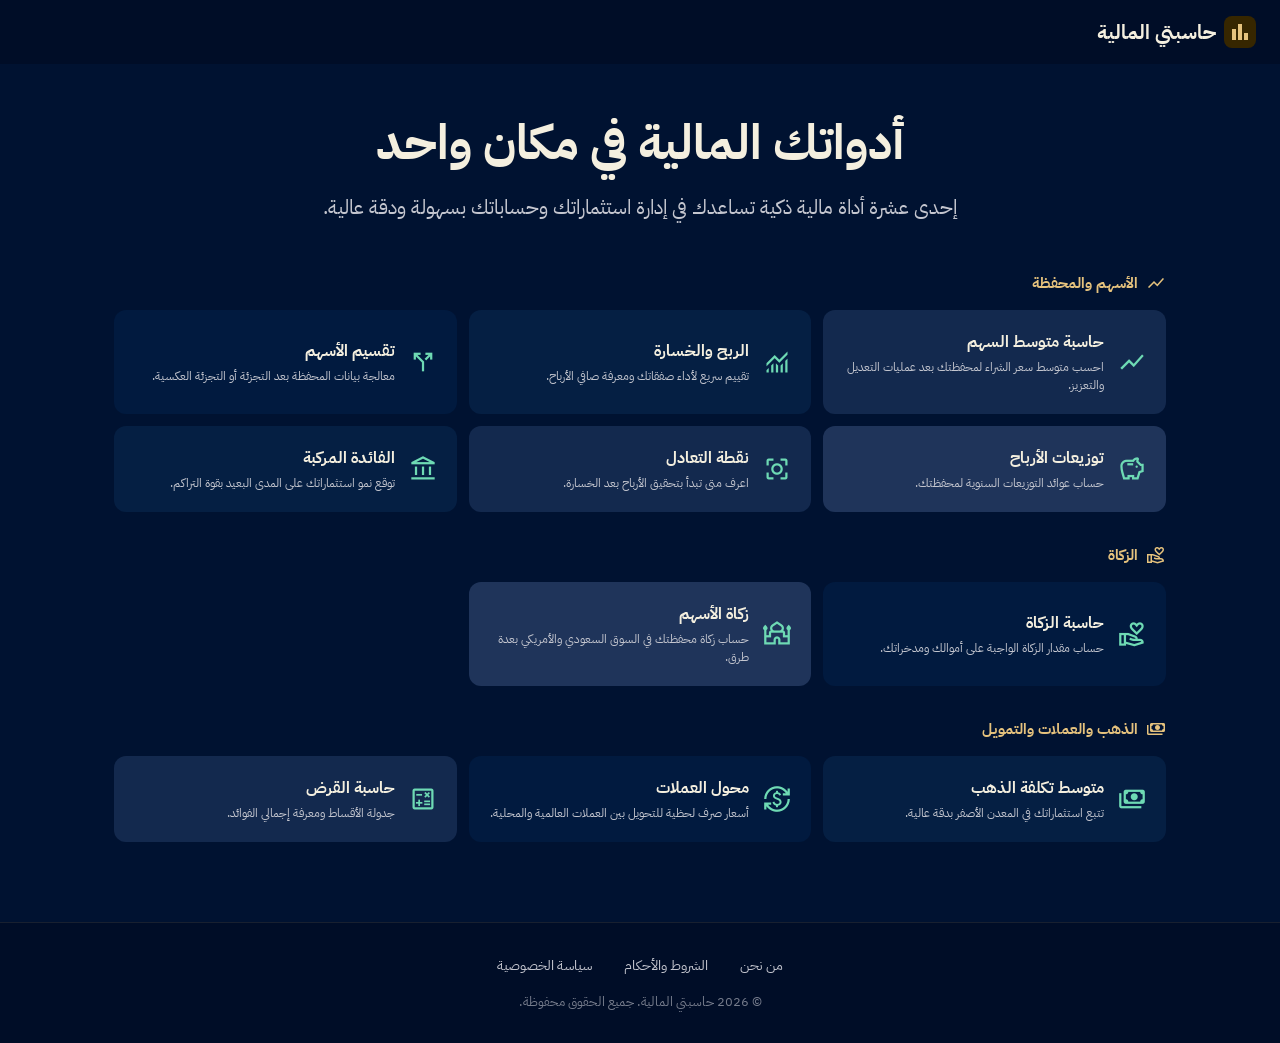
==== index.html @ 8fe09deb "Add files via upload" ====
<!DOCTYPE html>
<html class="dark" dir="rtl" lang="ar">
<head>
<meta charset="utf-8">
<meta name="viewport" content="width=device-width, initial-scale=1.0, maximum-scale=1.0, user-scalable=no">
<meta name="apple-mobile-web-app-capable" content="yes">
<meta name="apple-mobile-web-app-status-bar-style" content="black-translucent">
<meta name="theme-color" content="#001231">
<title>حاسبتي المالية - الأدوات المالية الذكية</title>
<meta name="description" content="إحدى عشرة أداة مالية ذكية تساعدك في إدارة استثماراتك وحساباتك بسهولة ودقة عالية.">
<meta property="og:title" content="حاسبتي المالية">
<meta property="og:description" content="أدواتك المالية في مكان واحد — إحدى عشرة حاسبة مالية ذكية.">
<meta property="og:url" content="https://www.hasebti.com">
<meta property="og:type" content="website">
<link rel="icon" href="favicon.ico">
<link href="https://fonts.googleapis.com/css2?family=IBM+Plex+Sans+Arabic:wght@400;500;700&display=swap" rel="stylesheet">
<link href="https://fonts.googleapis.com/css2?family=Material+Symbols+Outlined:wght,FILL@100..700,0..1&display=swap" rel="stylesheet">
<style>
*{box-sizing:border-box;margin:0;padding:0}
:root{
  --bg:#001231;--bg-low:#011a3f;--bg-container:#051f43;--bg-high:#13294e;--bg-highest:#1f345a;--bg-bright:#24395f;--bg-darkest:#000d27;
  --gold:#e5c27d;--gold-dim:#ffdea1;--gold-container:#362600;--gold-on:#402d00;
  --teal:#6edab4;--cream:#F4EFDF;--text:#d7e2ff;--text-sub:#c4c6cf;--red:#ffb4ab;
}
body{background:var(--bg);color:var(--text);font-family:'IBM Plex Sans Arabic',sans-serif;min-height:100vh;direction:rtl}
.top-bar{background:var(--bg-darkest);display:flex;justify-content:space-between;align-items:center;padding:0 24px;height:64px;position:sticky;top:0;z-index:50}
.logo-wrap{display:flex;align-items:center;gap:8px;font-size:20px;font-weight:700;color:var(--cream);text-decoration:none}
.logo-icon{background:var(--gold-container);padding:4px;border-radius:8px;display:flex;align-items:center;justify-content:center}
.logo-icon .material-symbols-outlined{color:var(--gold);font-size:24px}
.hero{text-align:center;padding:48px 24px 16px;max-width:900px;margin:0 auto}
.hero h1{font-size:clamp(28px,5vw,48px);font-weight:700;color:var(--cream);margin-bottom:16px;line-height:1.3}
.hero p{font-size:clamp(16px,2.5vw,20px);color:var(--text-sub);margin-bottom:0;max-width:640px;margin-left:auto;margin-right:auto;line-height:1.7}
.tools-section{padding:32px 24px 48px;max-width:1100px;margin:0 auto}
.cat-title{font-size:15px;font-weight:700;color:var(--gold);margin-bottom:16px;display:flex;align-items:center;gap:8px}
.cat-title .material-symbols-outlined{font-size:20px}
.cat-block{margin-bottom:32px}
.tools-grid{display:grid;grid-template-columns:repeat(auto-fill,minmax(280px,1fr));gap:12px}
.tool-card{padding:20px;border-radius:12px;cursor:pointer;transition:background 0.2s,transform 0.15s;display:flex;gap:14px;align-items:center;text-decoration:none}
.tool-card:hover{background:var(--bg-bright);transform:translateY(-2px)}
.tool-card .material-symbols-outlined{color:var(--teal);font-size:28px;flex-shrink:0}
.tool-card h4{font-size:16px;font-weight:700;color:var(--cream);margin-bottom:4px}
.tool-card p{font-size:12px;color:var(--text-sub);line-height:1.5}
.bg-high{background:var(--bg-high)}.bg-container{background:var(--bg-container)}.bg-low{background:var(--bg-low)}.bg-highest{background:var(--bg-highest)}
.site-footer{background:var(--bg-darkest);padding:32px 24px;text-align:center;border-top:0.5px solid rgba(229,194,125,0.1)}
.footer-links{display:flex;justify-content:center;gap:32px;margin-bottom:16px;flex-wrap:wrap}
.footer-links a{color:var(--text-sub);text-decoration:none;font-size:14px;transition:color 0.2s}
.footer-links a:hover{color:var(--gold)}
.footer-copy{color:var(--text-sub);font-size:13px;opacity:0.6}
@media(max-width:600px){
  .tools-grid{grid-template-columns:1fr}
}
</style>
</head>
<body>

<header class="top-bar">
  <a href="index.html" class="logo-wrap"><div class="logo-icon"><span class="material-symbols-outlined">bar_chart</span></div><span>حاسبتي المالية</span></a>
</header>

<main>
  <section class="hero">
    <h1>أدواتك المالية في مكان واحد</h1>
    <p>إحدى عشرة أداة مالية ذكية تساعدك في إدارة استثماراتك وحساباتك بسهولة ودقة عالية.</p>
  </section>

  <section class="tools-section">

    <!-- فئة الأسهم والمحفظة -->
    <div class="cat-block">
      <div class="cat-title"><span class="material-symbols-outlined">show_chart</span>الأسهم والمحفظة</div>
      <div class="tools-grid">
        <a class="tool-card bg-high" href="stocks.html"><span class="material-symbols-outlined">show_chart</span><div><h4>حاسبة متوسط السهم</h4><p>احسب متوسط سعر الشراء لمحفظتك بعد عمليات التعديل والتعزيز.</p></div></a>
        <a class="tool-card bg-container" href="profit.html"><span class="material-symbols-outlined">monitoring</span><div><h4>الربح والخسارة</h4><p>تقييم سريع لأداء صفقاتك ومعرفة صافي الأرباح.</p></div></a>
        <a class="tool-card bg-low" href="split.html"><span class="material-symbols-outlined">call_split</span><div><h4>تقسيم الأسهم</h4><p>معالجة بيانات المحفظة بعد التجزئة أو التجزئة العكسية.</p></div></a>
        <a class="tool-card bg-highest" href="dividend.html"><span class="material-symbols-outlined">savings</span><div><h4>توزيعات الأرباح</h4><p>حساب عوائد التوزيعات السنوية لمحفظتك.</p></div></a>
        <a class="tool-card bg-high" href="breakeven.html"><span class="material-symbols-outlined">center_focus_strong</span><div><h4>نقطة التعادل</h4><p>اعرف متى تبدأ بتحقيق الأرباح بعد الخسارة.</p></div></a>
        <a class="tool-card bg-container" href="compound.html"><span class="material-symbols-outlined">account_balance</span><div><h4>الفائدة المركبة</h4><p>توقع نمو استثماراتك على المدى البعيد بقوة التراكم.</p></div></a>
      </div>
    </div>

    <!-- فئة الزكاة -->
    <div class="cat-block">
      <div class="cat-title"><span class="material-symbols-outlined">volunteer_activism</span>الزكاة</div>
      <div class="tools-grid">
        <a class="tool-card bg-low" href="zakat.html"><span class="material-symbols-outlined">volunteer_activism</span><div><h4>حاسبة الزكاة</h4><p>حساب مقدار الزكاة الواجبة على أموالك ومدخراتك.</p></div></a>
        <a class="tool-card bg-highest" href="zakats.html"><span class="material-symbols-outlined">mosque</span><div><h4>زكاة الأسهم</h4><p>حساب زكاة محفظتك في السوق السعودي والأمريكي بعدة طرق.</p></div></a>
      </div>
    </div>

    <!-- فئة الذهب والعملات والتمويل -->
    <div class="cat-block">
      <div class="cat-title"><span class="material-symbols-outlined">payments</span>الذهب والعملات والتمويل</div>
      <div class="tools-grid">
        <a class="tool-card bg-container" href="gold.html"><span class="material-symbols-outlined">payments</span><div><h4>متوسط تكلفة الذهب</h4><p>تتبع استثماراتك في المعدن الأصفر بدقة عالية.</p></div></a>
        <a class="tool-card bg-low" href="currency.html"><span class="material-symbols-outlined">currency_exchange</span><div><h4>محول العملات</h4><p>أسعار صرف لحظية للتحويل بين العملات العالمية والمحلية.</p></div></a>
        <a class="tool-card bg-high" href="loan.html"><span class="material-symbols-outlined">calculate</span><div><h4>حاسبة القرض</h4><p>جدولة الأقساط ومعرفة إجمالي الفوائد.</p></div></a>
      </div>
    </div>

  </section>
</main>

<footer class="site-footer">
  <div class="footer-links">
    <a href="about.html">من نحن</a>
    <a href="terms.html">الشروط والأحكام</a>
    <a href="privacy.html">سياسة الخصوصية</a>
  </div>
  <div class="footer-copy">© 2026 حاسبتي المالية. جميع الحقوق محفوظة.</div>
</footer>
</body>
</html>
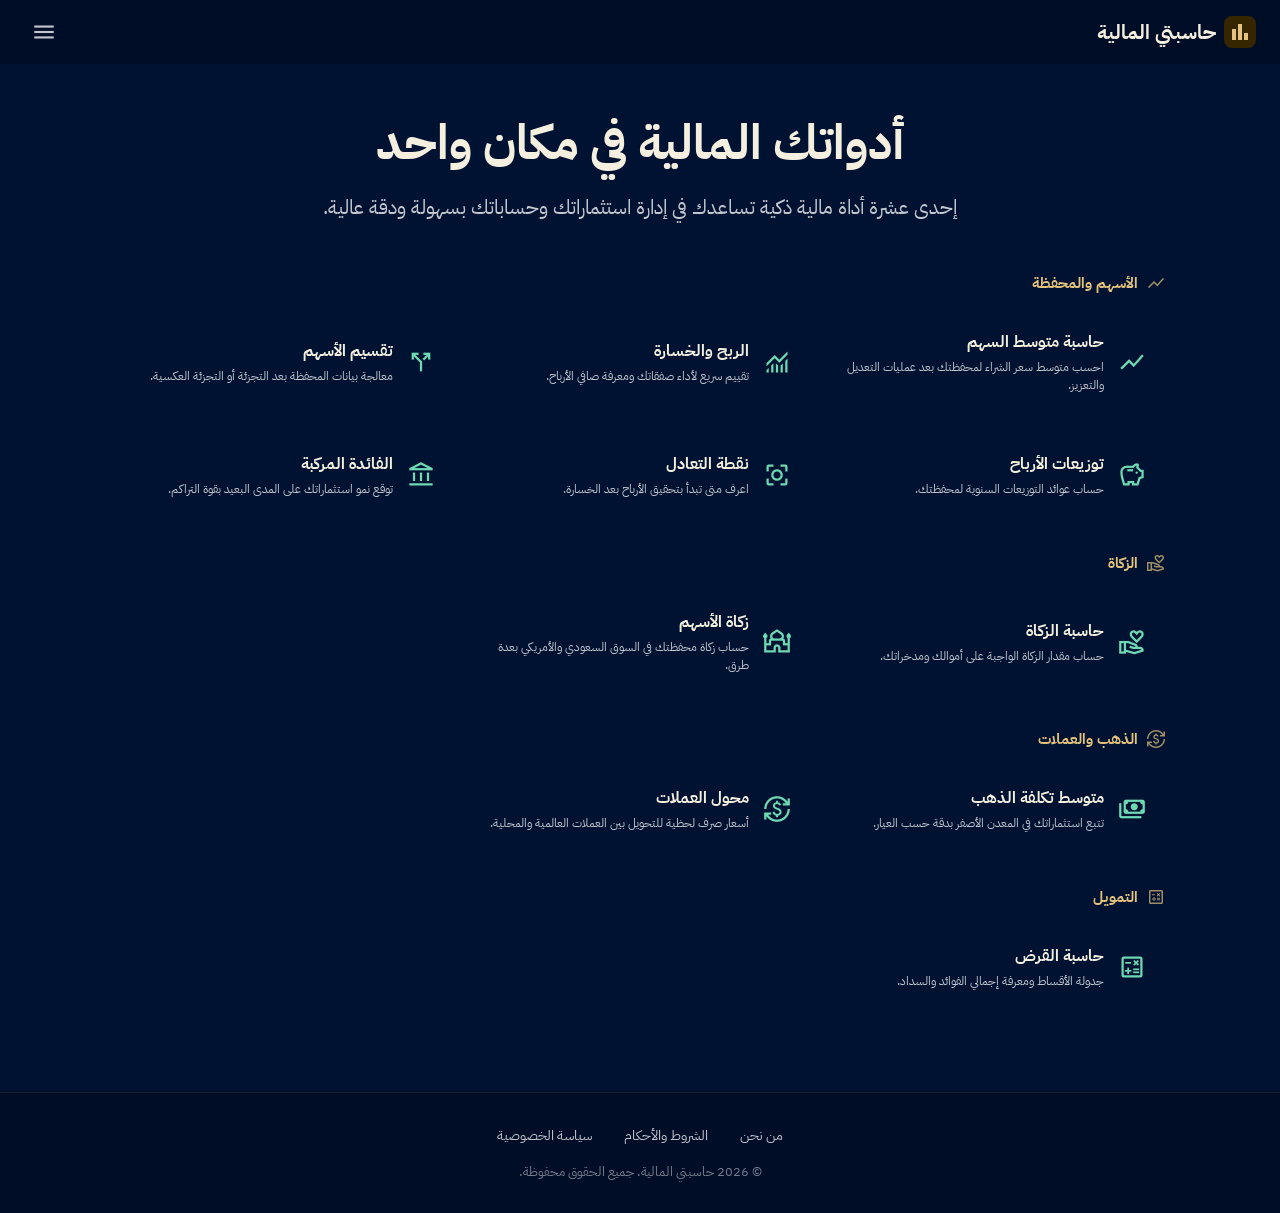
==== commit fe9c9c24: "Add files via upload" ====
--- a/index.html
+++ b/index.html
@@ -15,46 +15,55 @@
 <link rel="icon" href="favicon.ico">
 <link href="https://fonts.googleapis.com/css2?family=IBM+Plex+Sans+Arabic:wght@400;500;700&display=swap" rel="stylesheet">
 <link href="https://fonts.googleapis.com/css2?family=Material+Symbols+Outlined:wght,FILL@100..700,0..1&display=swap" rel="stylesheet">
+<link rel="stylesheet" href="shared.css">
 <style>
-*{box-sizing:border-box;margin:0;padding:0}
-:root{
-  --bg:#001231;--bg-low:#011a3f;--bg-container:#051f43;--bg-high:#13294e;--bg-highest:#1f345a;--bg-bright:#24395f;--bg-darkest:#000d27;
-  --gold:#e5c27d;--gold-dim:#ffdea1;--gold-container:#362600;--gold-on:#402d00;
-  --teal:#6edab4;--cream:#F4EFDF;--text:#d7e2ff;--text-sub:#c4c6cf;--red:#ffb4ab;
-}
-body{background:var(--bg);color:var(--text);font-family:'IBM Plex Sans Arabic',sans-serif;min-height:100vh;direction:rtl}
-.top-bar{background:var(--bg-darkest);display:flex;justify-content:space-between;align-items:center;padding:0 24px;height:64px;position:sticky;top:0;z-index:50}
-.logo-wrap{display:flex;align-items:center;gap:8px;font-size:20px;font-weight:700;color:var(--cream);text-decoration:none}
-.logo-icon{background:var(--gold-container);padding:4px;border-radius:8px;display:flex;align-items:center;justify-content:center}
-.logo-icon .material-symbols-outlined{color:var(--gold);font-size:24px}
 .hero{text-align:center;padding:48px 24px 16px;max-width:900px;margin:0 auto}
 .hero h1{font-size:clamp(28px,5vw,48px);font-weight:700;color:var(--cream);margin-bottom:16px;line-height:1.3}
-.hero p{font-size:clamp(16px,2.5vw,20px);color:var(--text-sub);margin-bottom:0;max-width:640px;margin-left:auto;margin-right:auto;line-height:1.7}
+.hero p{font-size:clamp(16px,2.5vw,20px);color:var(--text-sub);max-width:640px;margin:0 auto;line-height:1.7}
 .tools-section{padding:32px 24px 48px;max-width:1100px;margin:0 auto}
-.cat-title{font-size:15px;font-weight:700;color:var(--gold);margin-bottom:16px;display:flex;align-items:center;gap:8px}
-.cat-title .material-symbols-outlined{font-size:20px}
 .cat-block{margin-bottom:32px}
-.tools-grid{display:grid;grid-template-columns:repeat(auto-fill,minmax(280px,1fr));gap:12px}
-.tool-card{padding:20px;border-radius:12px;cursor:pointer;transition:background 0.2s,transform 0.15s;display:flex;gap:14px;align-items:center;text-decoration:none}
+.cat-title{font-size:15px;font-weight:700;color:var(--gold);margin-bottom:14px;display:flex;align-items:center;gap:8px}
+.cat-title .material-symbols-outlined{font-size:20px;opacity:0.7}
+.tools-grid{display:grid;grid-template-columns:repeat(auto-fill,minmax(280px,1fr));gap:14px}
+.tool-card{padding:22px 20px;border-radius:12px;cursor:pointer;transition:all 0.2s;display:flex;gap:14px;align-items:center;text-decoration:none}
 .tool-card:hover{background:var(--bg-bright);transform:translateY(-2px)}
 .tool-card .material-symbols-outlined{color:var(--teal);font-size:28px;flex-shrink:0}
 .tool-card h4{font-size:16px;font-weight:700;color:var(--cream);margin-bottom:4px}
 .tool-card p{font-size:12px;color:var(--text-sub);line-height:1.5}
-.bg-high{background:var(--bg-high)}.bg-container{background:var(--bg-container)}.bg-low{background:var(--bg-low)}.bg-highest{background:var(--bg-highest)}
-.site-footer{background:var(--bg-darkest);padding:32px 24px;text-align:center;border-top:0.5px solid rgba(229,194,125,0.1)}
-.footer-links{display:flex;justify-content:center;gap:32px;margin-bottom:16px;flex-wrap:wrap}
-.footer-links a{color:var(--text-sub);text-decoration:none;font-size:14px;transition:color 0.2s}
-.footer-links a:hover{color:var(--gold)}
-.footer-copy{color:var(--text-sub);font-size:13px;opacity:0.6}
-@media(max-width:600px){
-  .tools-grid{grid-template-columns:1fr}
-}
 </style>
 </head>
 <body>
 
+<div class="sidebar-overlay" id="sidebarOverlay" onclick="closeSidebar()"></div>
+<nav class="sidebar" id="sidebar">
+  <div class="sidebar-header"><span>القائمة</span><button class="sidebar-close" onclick="closeSidebar()"><span class="material-symbols-outlined">close</span></button></div>
+  <a class="sidebar-home" href="index.html"><span class="material-symbols-outlined">home</span>الرئيسية</a>
+  <div class="sidebar-cat">الأسهم والمحفظة</div>
+  <a class="sidebar-link" href="stocks.html"><span class="material-symbols-outlined">show_chart</span>متوسط السهم</a>
+  <a class="sidebar-link" href="profit.html"><span class="material-symbols-outlined">monitoring</span>الربح والخسارة</a>
+  <a class="sidebar-link" href="split.html"><span class="material-symbols-outlined">call_split</span>تقسيم الأسهم</a>
+  <a class="sidebar-link" href="dividend.html"><span class="material-symbols-outlined">savings</span>توزيعات الأرباح</a>
+  <a class="sidebar-link" href="breakeven.html"><span class="material-symbols-outlined">center_focus_strong</span>نقطة التعادل</a>
+  <a class="sidebar-link" href="compound.html"><span class="material-symbols-outlined">account_balance</span>الفائدة المركبة</a>
+  <div class="sidebar-cat">الزكاة</div>
+  <a class="sidebar-link" href="zakat.html"><span class="material-symbols-outlined">volunteer_activism</span>حاسبة الزكاة</a>
+  <a class="sidebar-link" href="zakats.html"><span class="material-symbols-outlined">mosque</span>زكاة الأسهم</a>
+  <div class="sidebar-cat">الذهب والعملات</div>
+  <a class="sidebar-link" href="gold.html"><span class="material-symbols-outlined">payments</span>متوسط تكلفة الذهب</a>
+  <a class="sidebar-link" href="currency.html"><span class="material-symbols-outlined">currency_exchange</span>محول العملات</a>
+  <div class="sidebar-cat">التمويل</div>
+  <a class="sidebar-link" href="loan.html"><span class="material-symbols-outlined">calculate</span>حاسبة القرض</a>
+  <div class="sidebar-footer">
+    <a href="about.html">من نحن</a>
+    <a href="terms.html">الشروط والأحكام</a>
+    <a href="privacy.html">سياسة الخصوصية</a>
+    <div class="sidebar-copy">© 2026 حاسبتي المالية</div>
+  </div>
+</nav>
+
 <header class="top-bar">
   <a href="index.html" class="logo-wrap"><div class="logo-icon"><span class="material-symbols-outlined">bar_chart</span></div><span>حاسبتي المالية</span></a>
+  <button class="menu-btn" onclick="openSidebar()"><span class="material-symbols-outlined">menu</span></button>
 </header>
 
 <main>
@@ -64,8 +73,6 @@
   </section>
 
   <section class="tools-section">
-
-    <!-- فئة الأسهم والمحفظة -->
     <div class="cat-block">
       <div class="cat-title"><span class="material-symbols-outlined">show_chart</span>الأسهم والمحفظة</div>
       <div class="tools-grid">
@@ -78,25 +85,28 @@
       </div>
     </div>
 
-    <!-- فئة الزكاة -->
     <div class="cat-block">
       <div class="cat-title"><span class="material-symbols-outlined">volunteer_activism</span>الزكاة</div>
       <div class="tools-grid">
-        <a class="tool-card bg-low" href="zakat.html"><span class="material-symbols-outlined">volunteer_activism</span><div><h4>حاسبة الزكاة</h4><p>حساب مقدار الزكاة الواجبة على أموالك ومدخراتك.</p></div></a>
+        <a class="tool-card bg-container" href="zakat.html"><span class="material-symbols-outlined">volunteer_activism</span><div><h4>حاسبة الزكاة</h4><p>حساب مقدار الزكاة الواجبة على أموالك ومدخراتك.</p></div></a>
         <a class="tool-card bg-highest" href="zakats.html"><span class="material-symbols-outlined">mosque</span><div><h4>زكاة الأسهم</h4><p>حساب زكاة محفظتك في السوق السعودي والأمريكي بعدة طرق.</p></div></a>
       </div>
     </div>
 
-    <!-- فئة الذهب والعملات والتمويل -->
     <div class="cat-block">
-      <div class="cat-title"><span class="material-symbols-outlined">payments</span>الذهب والعملات والتمويل</div>
+      <div class="cat-title"><span class="material-symbols-outlined">currency_exchange</span>الذهب والعملات</div>
       <div class="tools-grid">
-        <a class="tool-card bg-container" href="gold.html"><span class="material-symbols-outlined">payments</span><div><h4>متوسط تكلفة الذهب</h4><p>تتبع استثماراتك في المعدن الأصفر بدقة عالية.</p></div></a>
-        <a class="tool-card bg-low" href="currency.html"><span class="material-symbols-outlined">currency_exchange</span><div><h4>محول العملات</h4><p>أسعار صرف لحظية للتحويل بين العملات العالمية والمحلية.</p></div></a>
-        <a class="tool-card bg-high" href="loan.html"><span class="material-symbols-outlined">calculate</span><div><h4>حاسبة القرض</h4><p>جدولة الأقساط ومعرفة إجمالي الفوائد.</p></div></a>
+        <a class="tool-card bg-low" href="gold.html"><span class="material-symbols-outlined">payments</span><div><h4>متوسط تكلفة الذهب</h4><p>تتبع استثماراتك في المعدن الأصفر بدقة حسب العيار.</p></div></a>
+        <a class="tool-card bg-container" href="currency.html"><span class="material-symbols-outlined">currency_exchange</span><div><h4>محول العملات</h4><p>أسعار صرف لحظية للتحويل بين العملات العالمية والمحلية.</p></div></a>
       </div>
     </div>
 
+    <div class="cat-block">
+      <div class="cat-title"><span class="material-symbols-outlined">calculate</span>التمويل</div>
+      <div class="tools-grid">
+        <a class="tool-card bg-high" href="loan.html"><span class="material-symbols-outlined">calculate</span><div><h4>حاسبة القرض</h4><p>جدولة الأقساط ومعرفة إجمالي الفوائد والسداد.</p></div></a>
+      </div>
+    </div>
   </section>
 </main>
 
@@ -108,5 +118,7 @@
   </div>
   <div class="footer-copy">© 2026 حاسبتي المالية. جميع الحقوق محفوظة.</div>
 </footer>
+
+<script src="shared.js"></script>
 </body>
 </html>
--- a/shared.css
+++ b/shared.css
@@ -0,0 +1,111 @@
+/* === حاسبتي المالية — Shared Styles === */
+*{box-sizing:border-box;margin:0;padding:0}
+:root{
+  --bg:#001231;--bg-low:#011a3f;--bg-container:#051f43;--bg-high:#13294e;--bg-highest:#1f345a;--bg-bright:#24395f;--bg-darkest:#000d27;
+  --gold:#e5c27d;--gold-dim:#ffdea1;--gold-container:#362600;--gold-on:#402d00;
+  --teal:#6edab4;--cream:#F4EFDF;--text:#d7e2ff;--text-sub:#c4c6cf;--red:#ffb4ab;
+}
+body{background:var(--bg);color:var(--text);font-family:'IBM Plex Sans Arabic',sans-serif;min-height:100vh;direction:rtl}
+.top-bar{background:var(--bg-darkest);display:flex;justify-content:space-between;align-items:center;padding:0 24px;height:64px;position:sticky;top:0;z-index:50}
+.logo-wrap{display:flex;align-items:center;gap:8px;font-size:20px;font-weight:700;color:var(--cream);text-decoration:none}
+.logo-icon{background:var(--gold-container);padding:4px;border-radius:8px;display:flex;align-items:center;justify-content:center}
+.logo-icon .material-symbols-outlined{color:var(--gold);font-size:24px}
+.top-bar-actions{display:flex;align-items:center;gap:12px}
+.back-link{display:flex;align-items:center;gap:4px;color:var(--text-sub);text-decoration:none;font-size:14px;font-weight:500;transition:color 0.2s;cursor:pointer;background:none;border:none;font-family:inherit}
+.back-link:hover{color:var(--gold)}
+.menu-btn{display:flex;align-items:center;justify-content:center;width:40px;height:40px;border:none;background:none;color:var(--text-sub);cursor:pointer;border-radius:8px;transition:all 0.2s;font-family:inherit}
+.menu-btn:hover{color:var(--gold);background:rgba(229,194,125,0.08)}
+.menu-btn .material-symbols-outlined{font-size:26px}
+.sidebar-overlay{position:fixed;inset:0;background:rgba(0,0,0,0.5);z-index:998;opacity:0;pointer-events:none;transition:opacity 0.3s}
+.sidebar-overlay.open{opacity:1;pointer-events:auto}
+.sidebar{position:fixed;top:0;right:-320px;width:300px;max-width:85vw;height:100vh;background:var(--bg-darkest);z-index:999;transition:right 0.3s ease;overflow-y:auto;padding:0 0 32px;display:flex;flex-direction:column}
+.sidebar.open{right:0}
+.sidebar-header{display:flex;justify-content:space-between;align-items:center;padding:16px 20px;border-bottom:0.5px solid rgba(229,194,125,0.1)}
+.sidebar-header .logo-wrap{font-size:18px}
+.sidebar-close{border:none;background:none;color:var(--text-sub);cursor:pointer;font-size:24px;padding:4px;font-family:inherit;display:flex;align-items:center}
+.sidebar-close:hover{color:var(--gold)}
+.sidebar-group{padding:12px 0}
+.sidebar-group-title{font-size:11px;font-weight:700;color:rgba(229,194,125,0.5);padding:0 20px 8px;letter-spacing:0.5px}
+.sidebar-item{display:flex;align-items:center;gap:10px;padding:10px 20px;color:var(--text-sub);text-decoration:none;font-size:14px;font-weight:500;transition:all 0.2s;cursor:pointer;border:none;background:none;width:100%;font-family:inherit;text-align:right}
+.sidebar-item:hover{background:rgba(229,194,125,0.06);color:var(--gold)}
+.sidebar-item.active{background:rgba(229,194,125,0.1);color:var(--gold)}
+.sidebar-item .material-symbols-outlined{font-size:20px;width:24px;text-align:center;flex-shrink:0}
+.page-title{text-align:center;padding:16px 0 12px;font-size:18px;font-weight:700;color:var(--gold);border-bottom:0.5px solid rgba(229,194,125,0.08);margin-bottom:12px}
+.container{max-width:600px;margin:0 auto;padding:0 16px 32px}
+@keyframes fadeIn{from{opacity:0;transform:translateY(8px)}to{opacity:1;transform:translateY(0)}}
+.fade-in{animation:fadeIn 0.3s ease}
+.card{background:var(--bg-container);border:0.5px solid rgba(229,194,125,0.12);border-radius:12px;padding:1rem 1.1rem;margin-bottom:10px}
+.card-teal{border-color:rgba(110,218,180,0.2)}
+.ct{font-size:13px;font-weight:500;color:var(--gold);margin-bottom:11px;display:flex;align-items:center;gap:6px}
+.ct .d{width:6px;height:6px;border-radius:50%;background:var(--gold);display:inline-block}
+.lbl{font-size:11.5px;color:rgba(215,226,255,0.5);display:block;margin-bottom:3px}
+.inp{width:100%;padding:10px 12px;border:0.5px solid rgba(229,194,125,0.18);border-radius:8px;background:var(--bg-high);color:var(--cream);font-size:15px;outline:none;transition:border 0.2s;-webkit-appearance:none;font-family:inherit}
+.inp:focus{border-color:var(--gold)}
+.inp::placeholder{color:rgba(215,226,255,0.2)}
+.sel{width:100%;padding:10px 12px;border:0.5px solid rgba(229,194,125,0.18);border-radius:8px;background:var(--bg-high);color:var(--cream);font-size:15px;outline:none;-webkit-appearance:none;font-family:inherit}
+.sel option{background:var(--bg-high);color:var(--cream)}
+.g2{display:grid;grid-template-columns:1fr 1fr;gap:10px}
+.g3{display:grid;grid-template-columns:1fr 1fr 1fr;gap:10px}
+.rb{background:linear-gradient(135deg,rgba(229,194,125,0.1),rgba(229,194,125,0.03));border:0.5px solid rgba(229,194,125,0.2);border-radius:12px;padding:1rem 1.1rem;text-align:center;margin-top:10px}
+.rl{font-size:11.5px;color:rgba(215,226,255,0.5);margin-bottom:4px}
+.rv{font-size:26px;font-weight:500;color:var(--gold)}
+.rs{font-size:14px;color:rgba(215,226,255,0.55);margin-top:8px}
+.rs strong{color:var(--cream);font-weight:500}
+.rs-row{display:flex;justify-content:center;gap:24px;margin-top:8px;flex-wrap:wrap}
+.rs-item{font-size:14px;color:rgba(215,226,255,0.55)}
+.rs-item strong{color:var(--cream);font-weight:500;font-size:16px;display:block;margin-top:2px}
+.abtn{width:100%;padding:11px;border:1.5px dashed rgba(229,194,125,0.2);border-radius:8px;background:transparent;color:var(--gold);cursor:pointer;font-size:13px;font-weight:500;margin-top:8px;font-family:inherit}
+.abtn-teal{border-color:rgba(110,218,180,0.25);color:var(--teal)}
+.mbtn{padding:9px 16px;border-radius:8px;font-size:12px;cursor:pointer;border:1px solid rgba(229,194,125,0.18);background:var(--bg-high);color:rgba(215,226,255,0.5);font-weight:500;transition:all 0.2s;font-family:inherit}
+.mbtn.active{border-color:var(--gold);background:rgba(229,194,125,0.1);color:var(--gold)}
+.clear-btn{display:inline-flex;align-items:center;gap:4px;padding:7px 16px;border-radius:8px;border:0.5px solid rgba(229,194,125,0.15);background:transparent;color:var(--text-sub);font-size:12px;font-weight:500;cursor:pointer;font-family:inherit;transition:all 0.2s;margin-top:12px}
+.clear-btn:hover{border-color:var(--gold);color:var(--gold)}
+.clear-btn .material-symbols-outlined{font-size:16px}
+.pos{color:var(--teal)}.neg{color:var(--red)}
+.swap-btn{width:40px;height:40px;border-radius:50%;border:1px solid rgba(229,194,125,0.2);background:var(--bg-high);color:var(--gold);cursor:pointer;font-size:18px;display:flex;align-items:center;justify-content:center;transition:transform 0.3s;flex-shrink:0}
+.swap-btn:hover{transform:rotate(180deg)}
+.sld{width:100%;-webkit-appearance:none;appearance:none;height:4px;border-radius:2px;background:rgba(229,194,125,0.15);outline:none;margin-top:4px}
+.sld::-webkit-slider-thumb{-webkit-appearance:none;width:20px;height:20px;border-radius:50%;background:var(--gold);cursor:pointer;border:2px solid var(--bg)}
+.grow{background:var(--bg-high);border:0.5px solid rgba(229,194,125,0.1);border-radius:8px;padding:10px;margin-bottom:6px;display:grid;grid-template-columns:70px 1fr 1fr 70px 28px;gap:6px;align-items:end}
+.grow .rm{border:none;background:transparent;color:var(--red);cursor:pointer;font-size:15px;padding:4px;font-family:inherit}
+.old-avg-line{margin-top:8px;font-size:12px;color:rgba(215,226,255,0.45)}
+.old-avg-line strong{color:var(--cream)}
+.compound-layout{display:flex;gap:12px;margin-bottom:10px}
+.compound-chart-wrap{flex:1;min-width:0;position:relative;height:300px}
+.compound-stats{display:flex;flex-direction:column;gap:8px;width:120px;flex-shrink:0}
+.compound-stat{background:var(--bg-high);border-radius:8px;padding:10px 8px;text-align:center}
+.compound-stat .cs-label{font-size:10px;color:rgba(215,226,255,0.45);margin:0 0 3px}
+.compound-stat .cs-value{font-size:15px;font-weight:500;margin:0}
+.site-footer{background:var(--bg-darkest);padding:32px 24px;text-align:center;border-top:0.5px solid rgba(229,194,125,0.1)}
+.footer-links{display:flex;justify-content:center;gap:32px;margin-bottom:16px;flex-wrap:wrap}
+.footer-links a{color:var(--text-sub);text-decoration:none;font-size:14px;transition:color 0.2s}
+.footer-links a:hover{color:var(--gold)}
+.footer-copy{color:var(--text-sub);font-size:13px;opacity:0.6}
+@media(max-width:768px){
+  .compound-layout{flex-direction:column}
+  .compound-stats{width:100%;flex-direction:row;gap:6px}
+  .compound-stat{flex:1;min-width:0}
+  .compound-stat .cs-value{font-size:13px}
+  .compound-stat .cs-label{font-size:9px}
+  .compound-chart-wrap{height:240px}
+}
+@media(max-width:400px){
+  .g2{grid-template-columns:1fr}
+  .g3{grid-template-columns:1fr 1fr}
+  .grow{grid-template-columns:60px 1fr 1fr 60px 24px;gap:4px;padding:8px}
+  .compound-stats{flex-wrap:wrap}
+  .compound-stat{min-width:calc(50% - 3px);flex:none}
+}
+
+/* Sidebar categories & links */
+.sidebar-cat{padding:14px 20px 6px;font-size:11px;font-weight:700;color:var(--gold);letter-spacing:0.5px}
+.sidebar-link{display:flex;align-items:center;gap:10px;padding:10px 20px;color:var(--text-sub);text-decoration:none;font-size:14px;font-weight:500;transition:all 0.15s}
+.sidebar-link:hover,.sidebar-link.active{background:rgba(229,194,125,0.08);color:var(--cream)}
+.sidebar-link .material-symbols-outlined{font-size:20px;color:var(--teal)}
+.sidebar-link.active .material-symbols-outlined{color:var(--gold)}
+.sidebar-home{display:flex;align-items:center;gap:10px;padding:12px 20px;color:var(--gold);text-decoration:none;font-size:14px;font-weight:700;border-bottom:0.5px solid rgba(229,194,125,0.1)}
+.sidebar-home .material-symbols-outlined{font-size:20px}
+.sidebar-footer{margin-top:auto;padding:20px;border-top:0.5px solid rgba(229,194,125,0.1);display:flex;flex-direction:column;gap:8px}
+.sidebar-footer a{color:var(--text-sub);text-decoration:none;font-size:13px;transition:color 0.2s}
+.sidebar-footer a:hover{color:var(--gold)}
+.sidebar-copy{font-size:11px;color:var(--text-sub);opacity:0.5;margin-top:4px}
